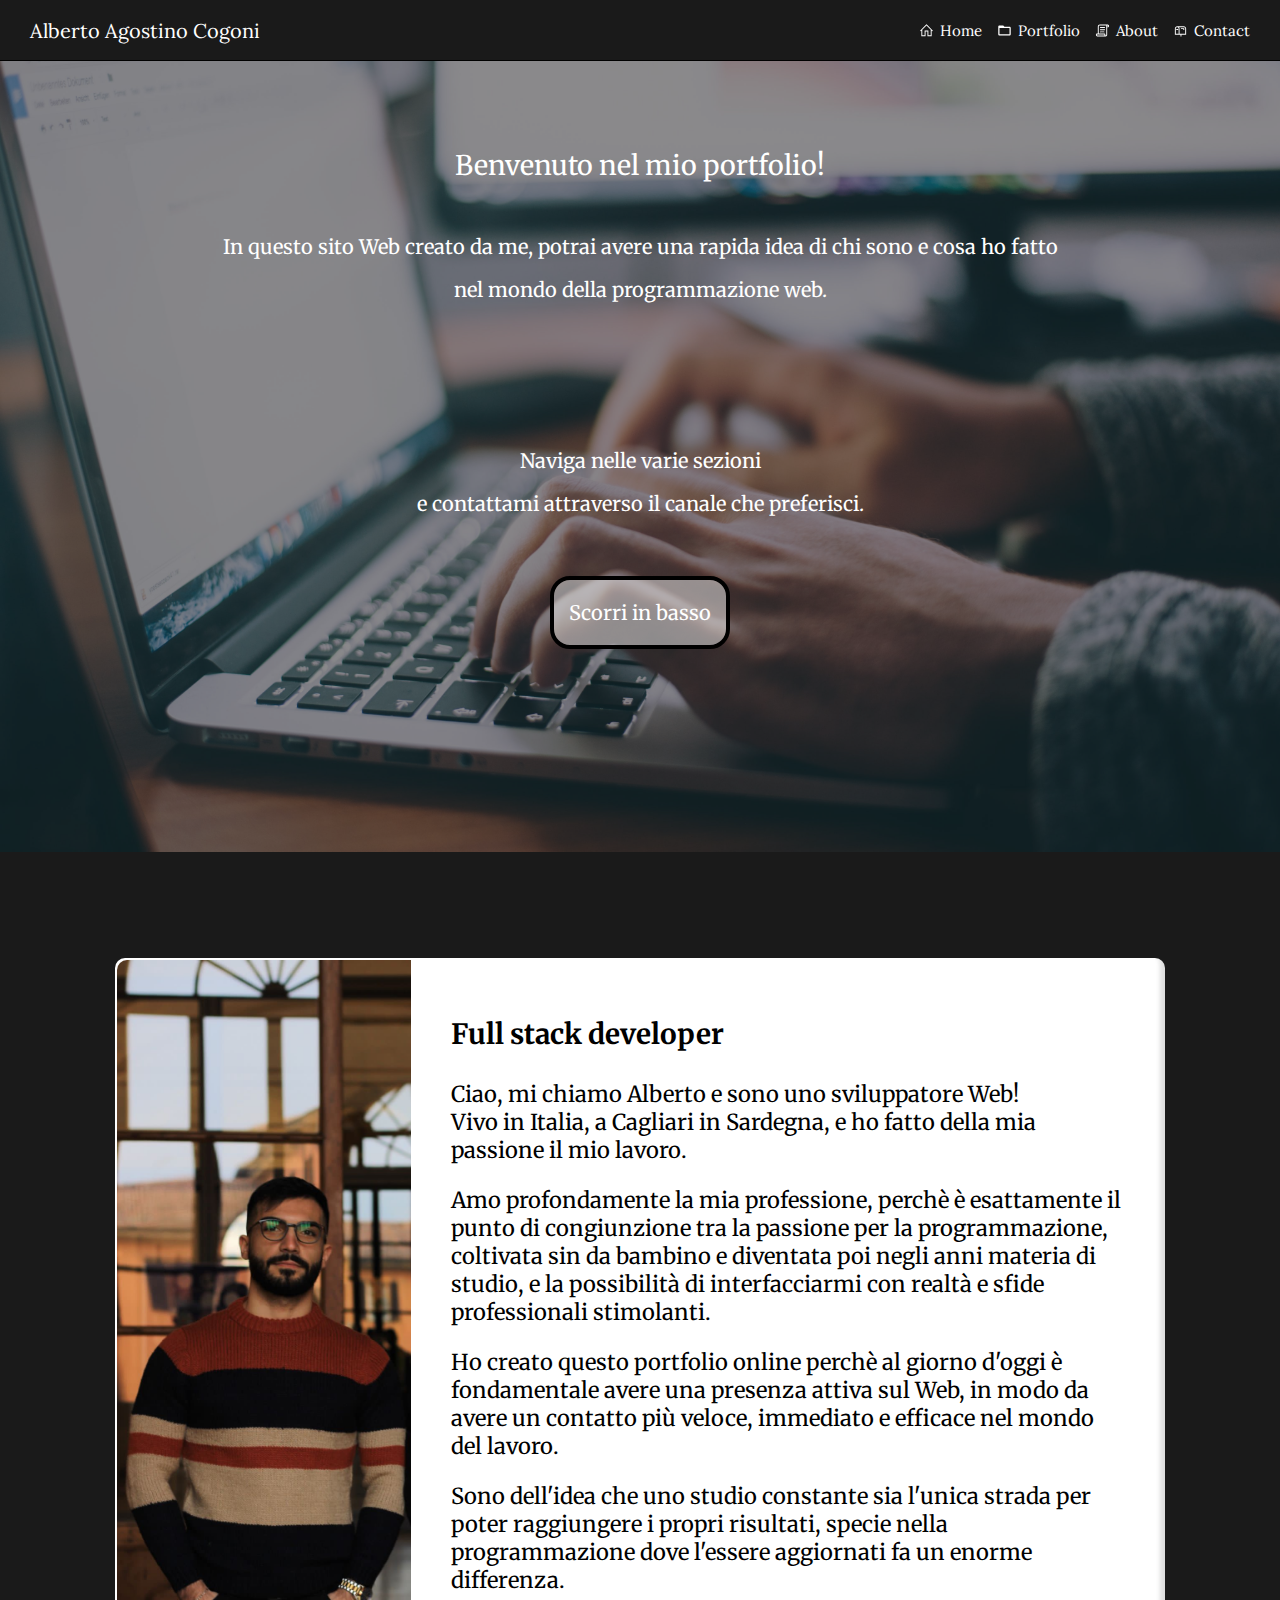
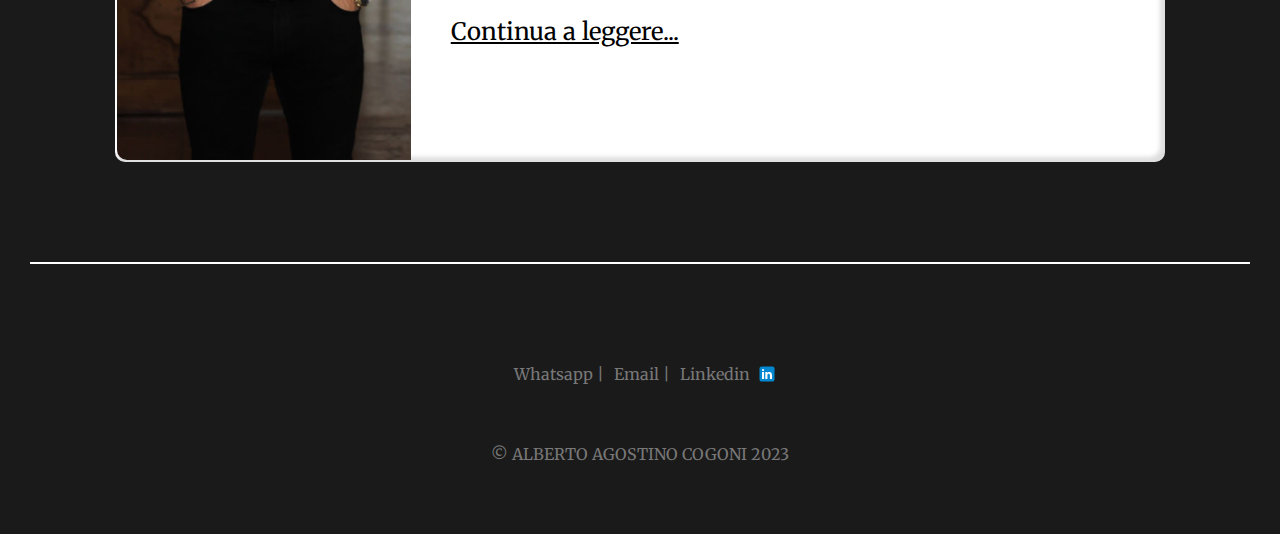
==== index.html @ b342c7af "Vamos" ====
<!DOCTYPE html>
<html lang="en">
<head>
  <meta charset="UTF-8">
  <meta name="viewport" content="width=device-width, initial-scale=1.0">
  <meta name="description" content="Home page - Portfolio progetti di Alberto agostino cogoni full stack developer.">
  <meta http-equiv="Author" content="Alberto Cogoni"/>

  <meta property="og:type" content="Portfolio">
  <meta property="og:url" content="https://aac-97.github.io/Alberto-Agostino-Cogoni---PortfolioWeb/index.html">
  <meta property="og:title" content="Alberto Agostino Cogoni - Portfolio Web">
  <meta property="og:image" content="https://aac-97.github.io/Alberto-Agostino-Cogoni---PortfolioWeb/Assets/IMG/jpeg-optimizer_Portfolio%20-%20progetto%201-compressa.png">
  <meta property="og:description" content="Portofolio progetti di Alberto Agostino Cogoni - Full Stack Developer">
  <meta property="og:locale" content="it_IT">


  <title>Alberto Agostino Cogoni - Home page</title>
  <link rel="icon" type="image/x-icon" href="Assets/IMG/favicon_io/favicon-32x32.png">

  <link rel="stylesheet" href="Assets/CSS/Style.css">
  <link rel="stylesheet" href="Assets/CSS/Header.css">
  <link rel="stylesheet" href="Assets/CSS/Home.css">
  <link rel="stylesheet" href="Assets/CSS/Contact.css">
  <link rel="stylesheet" href="Assets/CSS/Responsive.css">

  <link rel="preconnect" href="https://fonts.googleapis.com">
  <link rel="preconnect" href="https://fonts.gstatic.com" crossorigin>
  <link href="https://fonts.googleapis.com/css2?family=Merriweather:ital,wght@0,300;0,400;0,700;1,300;1,400;1,700&display=swap" rel="stylesheet"> <!--Merriweather-->

  <link rel="preconnect" href="https://fonts.googleapis.com">
  <link rel="preconnect" href="https://fonts.gstatic.com" crossorigin>
  <link href="https://fonts.googleapis.com/css2?family=Montserrat:ital,wght@0,400;0,500;0,700;1,400;1,500&display=swap" rel="stylesheet"> <!--Montserrat-->

  <link rel="preconnect" href="https://fonts.googleapis.com">
  <link rel="preconnect" href="https://fonts.gstatic.com" crossorigin>
  <link href="https://fonts.googleapis.com/css2?family=Lora:ital,wght@0,400;0,500;0,700;1,400;1,500;1,700&display=swap" rel="stylesheet"> <!--Lora-->
</head>
<body>

  <div class="Header">
    <div class="Left-section">
      <a class="Collegamento" href="https://www.linkedin.com/in/alberto-agostino-cogoni-34623420a/" target="_blank" title="Profilo Linkedin">
        <div class="Name">Alberto Agostino Cogoni</div>
      </a>
    </div>

    <div class="Right-section">
      <div class="Navigator">
        <a class="Collegamento" href="index.html" title="Home page">
          <img class="Icon" src="Assets/IMG/casa.svg">
          <div>Home</div>
        </a>
      </div>

      <div class="Navigator">
        <a class="Collegamento" href="Portfolio.html" title="Progetti a cui ho partecipato">
          <img class="Icon" src="Assets/IMG/cartella_white.svg">
          <div>Portfolio</div>
        </a>
      </div>

      <div class="Navigator">
        <a class="Collegamento" href="About.html" title="Su di me">
          <img class="Icon" src="Assets/IMG/About_me_white.svg">
          <div>About</div>
        </a>
      </div>

      <div class="Navigator1">
        <a class="Collegamento" href="#Contatti" title="Contatti">
          <img class="Icon" src="Assets/IMG/Posta_white.svg">
          <div>Contact</div>
        </a>
        
      </div>

      <li class="Navigator2">
        <div class="Navigator2">
          <a class="Collegamento" title="MENU">
           <img class="Icon2" src="Assets/IMG/MENU-MOBILE.svg">
          </a>
        </div>
        <ul class='features-menu'>           <!-- Start of submenu -->
          <li>
            <a class="Collegamento" href="index.html" title="Home page">
              <img class="Icon" src="Assets/IMG/casa.svg">
              <div>Home</div>
            </a>
          </li>

          <li>
            <a class="Collegamento" href="Portfolio.html" title="Progetti a cui ho partecipato">
              <img class="Icon" src="Assets/IMG/cartella_white.svg">
              <div>Portfolio</div>
            </a>
          </li>

          <li>
            <a class="Collegamento" href="About.html" title="Su di me">
              <img class="Icon" src="Assets/IMG/About_me_white.svg">
              <div>About</div>
            </a>
          </li>

          <li>
            <a class="Collegamento" href="#Contatti" title="Contatti">
             <img class="Icon" src="Assets/IMG/Posta_white.svg">
             <div>Contact</div>
            </a>
          </li>
        </ul>  
      </li> 


    </div>
  </div>

  <div class="Sfondo">
    <img class="Immagine1" src="Assets/IMG/Immagine1_sfondo.jpeg">
    <div class="contenitore">
      <div class="Testo_immagine1">Benvenuto nel mio portfolio!</div>
      <div class="Testo2_immagine1">In questo sito Web creato da me, 
      potrai avere una rapida idea di chi sono e cosa ho fatto</div>
      <div class="Testo3_immagine1">nel mondo della programmazione web.</div>
      <div class="Testo4_immagine1">Naviga nelle varie sezioni</div>
      <div class="Testo5_immagine1">e contattami attraverso il canale che preferisci.</div>
      <a class="Collegamento1" href="#Home">
        <div class="Scatola_bottone1"><button class="bottone1">Scorri in basso</button></div>  
      </a>
    </div> 
  </div>

  <hr class="Linea_1" id="Home"/>

  <div class="Home-page" id="Home">
    <img class="Foto-profilo_Home_Mobile" src="Assets/IMG/Me a Bologna_faccia.jpg" title="Alberto Agostino Cogoni" alt="Foto di Alberto Agostino Cogoni">
    <img class="Foto-profilo_Home" src="Assets/IMG/Me a Bologna.jpg" title="Alberto Agostino Cogoni" alt="Foto di Alberto Agostino Cogoni">
    <div class="Presentazione">
      <p class="Lavoro">Full stack developer</p>
      <p>Ciao, mi chiamo Alberto e sono uno sviluppatore Web! </br>Vivo in Italia, a Cagliari in Sardegna, e ho fatto della mia passione il mio lavoro.</p>
      <p>Amo profondamente la mia professione, perchè è esattamente il punto di congiunzione 
        tra la passione per la programmazione, coltivata sin da bambino e diventata poi negli anni materia di studio, 
        e la possibilità di interfacciarmi con realtà e sfide professionali stimolanti.</p>
        <p>Ho creato questo portfolio online perchè al giorno d'oggi è fondamentale avere una presenza attiva sul Web, in modo da avere un contatto più veloce, immediato e efficace nel mondo del lavoro.</p>
        <p>Sono dell'idea che uno studio constante sia l'unica strada per poter raggiungere i propri risultati, 
          specie nella programmazione dove l'essere aggiornati fa un enorme differenza.
        </p>
        <a class="About" href="About.html">Continua a leggere...</a>
    </div>
  </div>

  <hr class="Linea"/>


  <footer>

  <div class="Contact" id="Contatti">
    <div class="Info"> 
      <a class="Scrivimi" href="https://wa.me/3456117768" target="_blank">Whatsapp |</a>
    </div>
    <div class="Info">
      <a class="Scrivimi" href="mailto:alberto.agostino.cogoni@gmail.com">Email |</a>
    </div>
      
    <div class="Info">
      <a class="Scrivimi" href="https://www.linkedin.com/in/alberto-agostino-cogoni-34623420a/" target="_blank">
        Linkedin
        <img class="Social" src="Assets/IMG/Linkedin.svg">
      </a>
    </div>
  </div>

  <div class="Autore">© ALBERTO AGOSTINO COGONI 2023</div>
  </footer>
  
</body>
---- Assets/CSS/Style.css ----
body{
  background-color: rgb(26,26,26);
  height: 100%;
  font-family: Merriweather, lora, montserrat;
  margin-top: 0;
  margin-left: 0;
  margin-right: 0;
  margin-bottom: 50px;
  width: 100%;

}
---- Assets/CSS/Header.css ----
.Header{
  position: fixed;
  background-color: rgba(26, 26, 26, 1); /*rgb(255, 249, 239)*/
  height: 60px;
  left: 0;
  right: 0;
  top: 0;

  display: flex;
  justify-content: space-between;
  align-items: center;

  
  border-bottom: solid 1px;
  z-index: 100;

  font-size: 20px;
  font-family: Marriweather, lora, montserrat, arial;

  border-width: 1px;
  border-color: black;
}

.Left-section{
  margin-left: 30px;
  display: flex;
}
.Name{
  white-space: nowrap;
}

.Icon{
  width: 15px;
  margin-right: 6px;
  object-fit: cover;
  object-fit: contain;
}
.Icon2{
  width: 24px;
  margin-right: 10px;
  object-fit: cover;
  object-fit: contain;

}

.Right-section{
  display: flex;
  margin-right: 15px;
  font-size: 15px;
}
.Navigator,
.Navigator1,
.Navigator2{
  margin-right: 15px;
  cursor: pointer;
  display: flex;
}

.Navigator2{
  display: none;
  

}

.Collegamento{
  display: flex;
  
}
.Collegamento:active,
.Collegamento:visited,
.Collegamento:hover,
.Collegamento:link{
  text-decoration: none;
  color: white;

}

.Collegamento:active,
.Collegamento:hover{
  opacity: 0.5;
  
}
 

 .features-menu {
  display: flex;
  flex-direction: column;
  background: rgb(26, 26, 26);
  border-radius: 5px;
  

  position: absolute;     
  top: -10px;
  left: -40px;
  
  padding-top: 14px;
  padding-left: 0px;
  padding-right: 0px;

  z-index: 1;
  display: none;

}

.features-menu li {
  list-style: none;
  border-bottom: 1px solid #FFF;
  
  padding: 0;
  margin: 8px;
  
}

.features-menu li:last-of-type {
  border-bottom: none;
}

.Navigator2 {
  position: relative;
}

.Navigator2:hover .features-menu {    
  display: flex;                    
  flex-direction: column;
  background: rgb(26, 26, 26);
  border-color: white;
  border-width: 1px;
  border-style: solid;
}
---- Assets/CSS/Home.css ----
.Linea_1{
  color: rgb(27, 27, 27);
  margin-left: 30px;
  margin-right: 30px;
  opacity: 0;
  margin-bottom: 0;
  margin-top: 0;
}

.Home-page{
  display: flex;
  margin-top: 100px;
  margin-left: 115px;
  margin-right: 115px;
  
  background-color: white; /*rgb(255, 249, 239)*/

  box-shadow: inset -5px -5px 4px rgba(91, 91, 91, 0.20);

  border-radius: 10px;

  


  

}
.Foto-profilo_About{
  height: 1070px;
  object-fit: cover;
  object-fit: contain;

  margin-left: 2px;
  margin-top: 2px;
  margin-bottom: 2px;
  
  border-radius: 10px;

  border-top-right-radius: 0px;
  border-bottom-right-radius: 0px;

  display: none;
}
.Foto-profilo_Home{
  height: 800px;
  object-fit: cover;
  object-fit: contain;

  margin-left: 2px;
  margin-top: 2px;
  margin-bottom: 2px;
  
  border-radius: 10px;

  border-top-right-radius: 0px;
  border-bottom-right-radius: 0px;

  display: none;
}

.Foto-profilo_Home_Mobile{
 
  display: none;

  

  
}

.Presentazione{
  color: black;
  
  margin-left: 40px;
  margin-right: 40px;
  margin-top: 30px;

  width: 100%;
  font-size: 22px;
}
.Lavoro{
  font-weight: bold;
  font-size: 28px;
}


.Immagine1{
  width: 100%;
  opacity: 0.5;
}
.Sfondo{
  position: relative;
  margin: 0;
  
  
}
.Testo_immagine1{
  width: 1400px; /*560px*/
  position: absolute;

  top: 15%;

  left: 50%;
  margin-left: -700px;

  
  white-space: nowrap;

  color: white;
  font-size: 40px;

  display: flex;
  justify-content: center;
}
.Testo2_immagine1{
  width: 1400px; /*1280px*/
  position: absolute;

  top: 25%;

  left: 50%;
  margin-left: -700px;

  white-space:nowrap;
  

  color: white;
  font-size: 30px;

  display: flex;
  justify-content: center;

 

}

.Testo3_immagine1{
  width: 1400px;
  position: absolute;

  top: 30%;

  left: 50%;
  margin-left: -700px;

  
  white-space: nowrap;

  color: white;
  font-size: 30px;

  display: flex;
  justify-content: center;

}
.Testo4_immagine1{
  width: 1400px;
  position: absolute;

  top: 50%;

  left: 50%;
  margin-left: -700px;

  
  white-space: nowrap;

  color: white;
  font-size: 30px;

  display: flex;
  justify-content: center;
}
.Testo5_immagine1{
  width: 1400px;
  position: absolute;

  top: 55%;

  left: 50%;
  margin-left: -700px;


  
  white-space: nowrap;

  color: white;
  font-size: 30px;

  display: flex;
  justify-content: center;
}

.bottone1{
  width: 250px;
  position: absolute;

  top: 65%;

  left: 50%;
  margin-left: -125px;


  
  white-space: nowrap;

  color: white;
  font-size: 30px;

  padding: 20px 10px 20px 10px;

  background-color: rgb(240, 240, 240, 0.5);
  border-width: 5px;
  border-style: solid;
  border-radius: 20px;
  font-family: Merriweather, lora, Montserrat;
  
  cursor: pointer;
}

.bottone1:active,
.bottone1:hover{
  border-color: white;

}

.About:hover,
.About:active,
.About:link,
.About:visited{
  color: black;
  font-size: 24px;

}
---- Assets/CSS/Contact.css ----
.Contact{
  margin-top: 100px;
  margin-bottom: 50px;
  color: rgb(120, 120, 120); /*rgb(255, 249, 239)*/
  display: flex;
  justify-content: center;
  align-items: center;
}

.Autore{
  color: rgb(120, 120, 120);
  display: flex;
  justify-content: center;
  margin-bottom: 70px;

}

.Social{
  width: 20px;
  margin-left: 7px;
}
.Scatola-icone{
  display: flex;
}
.Linea{
  color: white; /*rgb(255, 249, 239)*/
  margin-top: 100px;
  margin-left: 30px;
  margin-right: 30px;

  border-style: solid;
}
.Info{
  margin-bottom: 10px;
  display: flex;
  
}
.Scrivimi{
  margin-left: 10px;
  text-decoration: none;
  color: rgb(120, 120, 120);/*rgb(255, 249, 239)*/
  display: flex;
}
.Scrivimi:active,
.Scrivimi:hover,
.Scrivimi:visited,
.Scrivimi:link{
  text-decoration: none;
}
---- Assets/CSS/Responsive.css ----
@media screen and (max-width: 768px) {
  .Navigator,
  .Navigator1{
   display: none ;
  }
  .Navigator2{
    display: flex;
  }
 }

@media screen and (min-width: 0px) and (max-width: 439px){
  .Testo_immagine1{
    width: 250px;
    font-size: 12px;
    margin-left: -125px;
    margin-top: 20px;
    top: 20%;
   }
   .Testo2_immagine1{
    width: 250px;
     font-size: 7px;
     margin-left: -125px; 
     margin-top: 20px;
     display: none;
     
   }
   .Testo3_immagine1{
    width: 250px;
     font-size: 7px;
     margin-left: -125px;
     margin-top: 20px;
     display: none;
   }
   .Testo4_immagine1{
    width: 250px;
     font-size: 8px;
     margin-left: -125px;
     margin-top: 20px;
     top: 40%;
   }
   .Testo5_immagine1{
    width: 250px;
     font-size: 8px;
     margin-left: -125px;
     margin-top: 20px;
     top: 45%;
   }
   .bottone1{
     width: 100px;
     font-size: 10px;
     margin-left: -50px;
     margin-top: 20px;

     padding: 8px 3px 8px 3px;
     border-radius: 12px;
     top: 55%;
     border-width: 1px;
   }
   .Header{
    font-size: 15px;
    height: 45px;
   }
   .Icon2{
    width: 20px;
   }

   


   .Contact{
    margin-top: 100px;
    margin-bottom: 50px;
    color: rgb(120, 120, 120); /*rgb(255, 249, 239)*/
    display: flex;
    justify-content: center;
    align-items: center;
    font-size: 12px;
  }
  
  .Autore{
    color: rgb(120, 120, 120);
    display: flex;
    justify-content: center;
    margin-bottom: 70px;
    font-size: 13px;
  
  }
  
  .Social{
    width: 12px;
    margin-left: 7px;
  }
  .Scatola-icone{
    display: flex;
  }
  .Linea{
    color: white; /*rgb(255, 249, 239)*/
    margin-top: 100px;
    margin-left: 30px;
    margin-right: 30px;
  
    border-style: solid;
  }
  .Info{
    margin-bottom: 10px;
    display: flex;
    
  }
  .Scrivimi{
    margin-left: 10px;
    text-decoration: none;
    color: rgb(120, 120, 120);/*rgb(255, 249, 239)*/
    display: flex;
  }
  .Scrivimi:active,
  .Scrivimi:hover,
  .Scrivimi:visited,
  .Scrivimi:link{
    text-decoration: none;
  }

  .Header{
    font-size: 13px;
  }
  .Icon2{
    width: 13px;
  }
  .Navigator2{
    font-size: 12px;
  }
 }

 @media screen and (min-width: 440px) and (max-width: 670px){
  .Testo_immagine1{
    width: 438px;
    font-size: 14px;
    margin-left: -219px;
    margin-top: 20px;
   }
   .Testo2_immagine1{
    width: 438px;
     font-size: 10px;
     margin-left: -219px; 
     margin-top: 20px;
     
   }
   .Testo3_immagine1{
    width: 438px;
     font-size: 10px;
     margin-left: -219px;
     margin-top: 20px;
   }
   .Testo4_immagine1{
    width: 438px;
     font-size: 10px;
     margin-left: -219px;
     margin-top: 20px;
   }
   .Testo5_immagine1{
    width: 438px;
     font-size: 10px;
     margin-left: -219px;
     margin-top: 20px;
   }
   .bottone1{
     width: 120px;
     font-size: 12px;
     margin-left: -60px;
     margin-top: 20px;
     border-width: 2px;
     padding: 12px 8px 12px 8px;
   }

   .Header{
    font-size: 15px;
    height: 45px;
   }

   .Icon2{
    width: 20px;
   }
   .Navigator2{
    font-size: 13px;
   }
 }
 
 @media screen and (min-width: 671px) and (max-width: 870px) { /*Tablet 481-768*/
  .Testo_immagine1{
    width: 670px;
   font-size: 20px;
   margin-left: -335px;
   margin-top: 20px;
  }
  .Testo2_immagine1{
    width: 670px;
    font-size: 15px;
    margin-left: -335px;
    margin-top: 20px;
    
  }
  .Testo3_immagine1{
    width: 670px;
    font-size: 15px;
    margin-left: -335px;
    margin-top: 20px;
  }
  .Testo4_immagine1{
    width: 670px;
    font-size: 15px;
    margin-left: -335px;
    margin-top: 20px;
  }
  .Testo5_immagine1{
    width: 670px;
    font-size: 15px;
    margin-left: -335px;
    margin-top: 20px;
  }
  .bottone1{
    width: 160px;
    font-size: 16px;
    margin-left: -80px;
    margin-top: 20px;
    border-width: 3px;
  }
 }


 @media screen and (min-width: 871px) and (max-width: 1300px) {
  .Testo_immagine1{
    width: 870px;
    font-size: 27px;
    margin-left: -435px;
    margin-top: 20px;
   }
   .Testo2_immagine1{
     width: 870px;
     font-size: 20px;
     margin-left: -435px;
     margin-top: 20px;
     
   }
   .Testo3_immagine1{
    width: 870px;
     font-size: 20px;
     margin-left: -435px;
     margin-top: 20px;
   }
   .Testo4_immagine1{
    width: 870px;
     font-size: 20px;
     margin-left: -435px;
     margin-top: 20px;
   }
   .Testo5_immagine1{
    width: 870px;
     font-size: 20px;
     margin-left: -435px;
     margin-top: 20px;
   }
   .bottone1{
     width: 180px;
     font-size: 20px;
     margin-left: -90px;
     margin-top: 20px;
     border-width: 4px;
   }
 }




 @media screen and (min-width: 0px) and (max-width: 349px){
  .Home-page{
   
    display: flex;
    flex-direction: column;
    justify-content: center;
    align-items: center;

    padding: 0 15px 50px 15px;

    margin: 60px 15px 20px 15px;
  }

  .Foto-profilo_Home_Mobile{
  
  width: 160px;
  
  margin-top: 20px;
  
  border-radius: 250px;
  display: inline;
 
  
  
  }

  .Lavoro{
    font-weight: bold;
    font-size: 22px;
  }
  .Presentazione{
    color: black;
    width: 100%;
    font-size: 16px;
    margin: 0;
  }
  .About{
    font-size: 20px !important;
  }

  .Istruzione1,
  .Istruzione2,
  .Istruzione3{
  width: 60px !important;
  }

  .Icon2{
    margin-right: 0px;
  }
    
  .Icon{
    width: 10px;
  }

 }


 @media screen and (min-width: 350px) and (max-width: 559px){
  .Home-page{
   
    display: flex;
    flex-direction: column;
    justify-content: center;
    align-items: center;

    flex-wrap: wrap; /*Non serve in tepria, perche ho imposta il padding*/

    padding: 0 15px 50px 15px;

    margin: 60px 20px 25px 20px;


    
    
  }
  .Foto-profilo_Home_Mobile{
  
  width: 200px;
  
  margin-top: 20px;
  
  border-radius: 250px;
  display: inline;
 
  
  
  }
  .Lavoro{
    font-weight: bold;
    font-size: 22px;
  }
  .Presentazione{
    color: black;
    width: 100%;
    font-size: 16px;
    margin: 0;
  }
  .About{
    font-size: 20px !important;
  }
  
.Istruzione1,
.Istruzione2,
.Istruzione3{
  width: 70px !important; 

 }

 .Icon2{
  margin-right: 0px;
 }
.Icon{
  width: 10px;
}
}


 @media screen and (min-width: 560px) and (max-width: 1199px){
  .Home-page{
   
    display: flex;
    flex-direction: column;
    justify-content: center;
    align-items: center;

    padding: 0 30px 50px 30px;

    margin: 70px 40px 40px 40px;


    
    
  }
  .Foto-profilo_Home_Mobile{
  
  width: 250px;
  
  margin-top: 20px;
  
  border-radius: 250px;
  display: inline;
  
  }

  .Lavoro{
    font-weight: bold;
    font-size: 24px;
  }
  .Presentazione{
    color: black;
    width: 100%;
    font-size: 18px;
    margin: 0;
  }
  .About{
    font-size: 20px !important;
  }

  .Icon2{
    margin-right: 0px;
  }
  
  

 }
 @media screen and (min-width: 1200px){ /*Da 1200px in poi*/
  .Foto-profilo_Home,
  .Foto-profilo_About{
    display: flex;
  }
 }
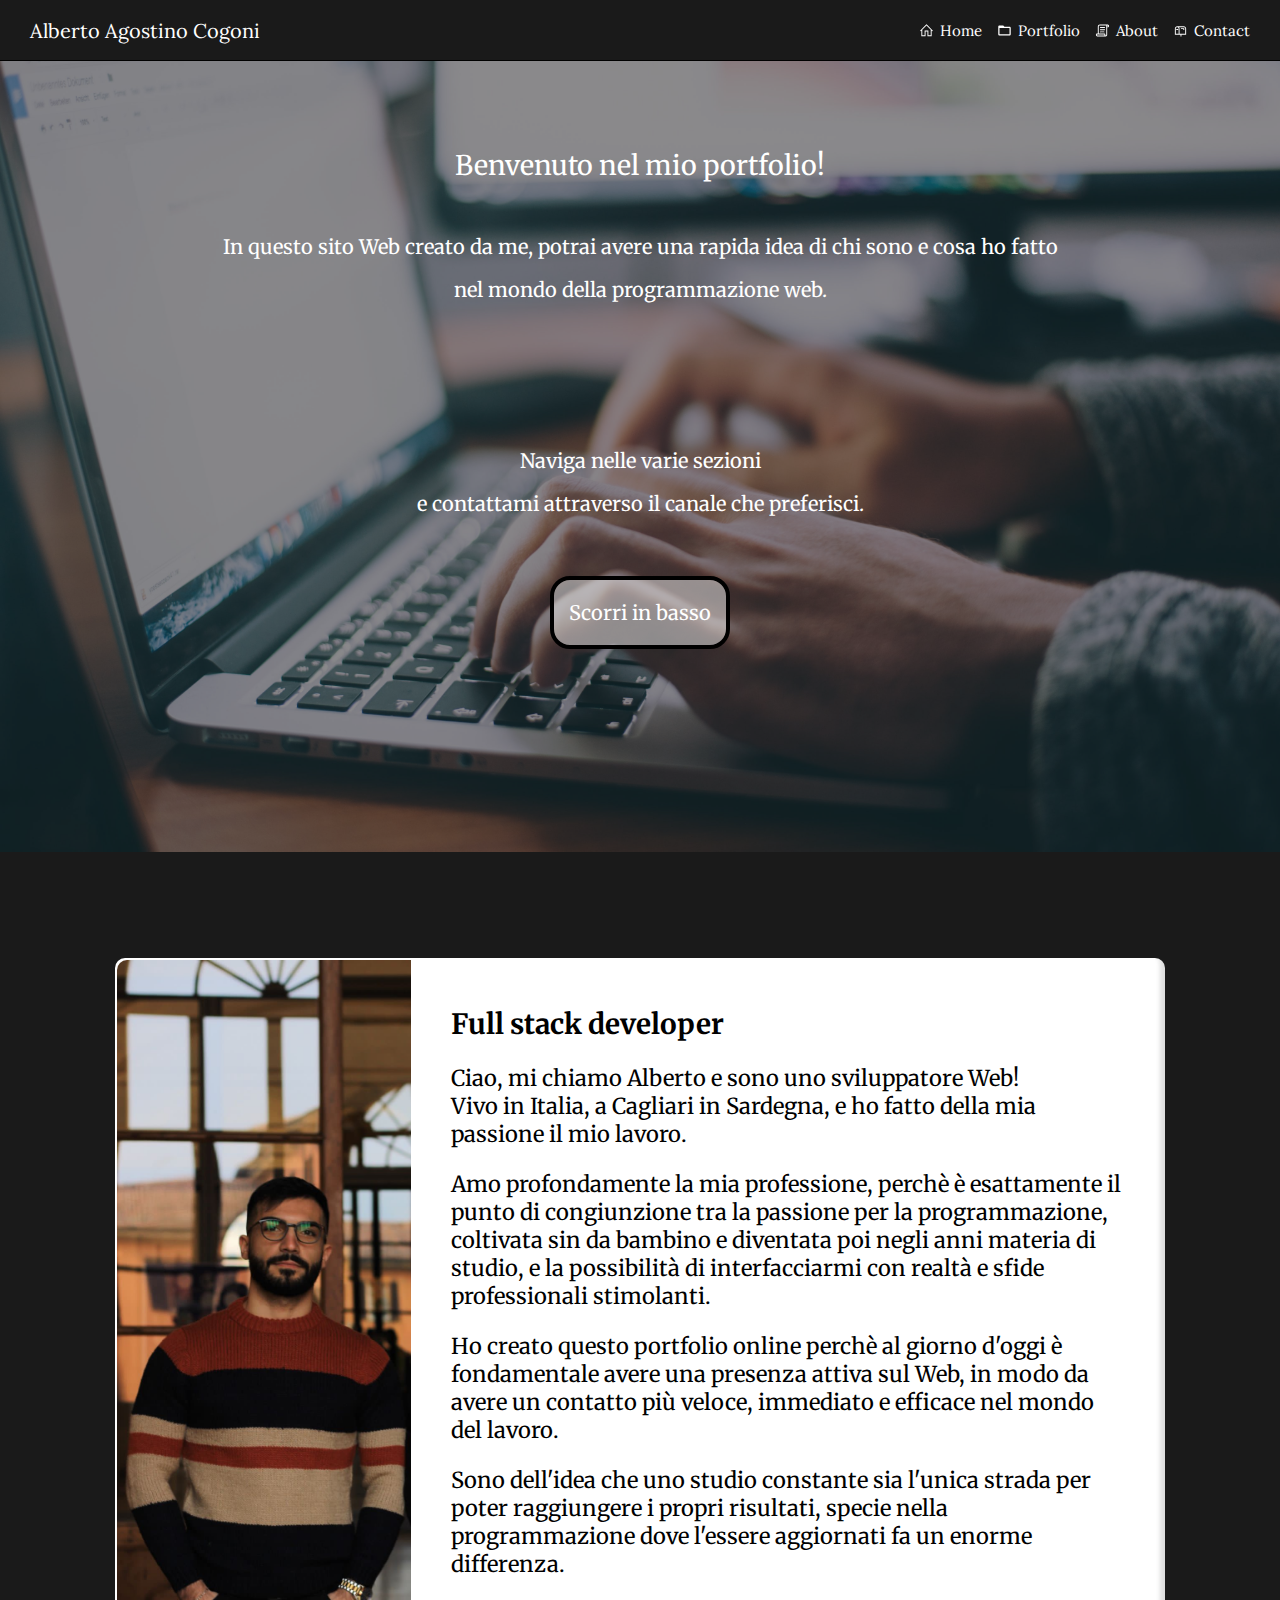
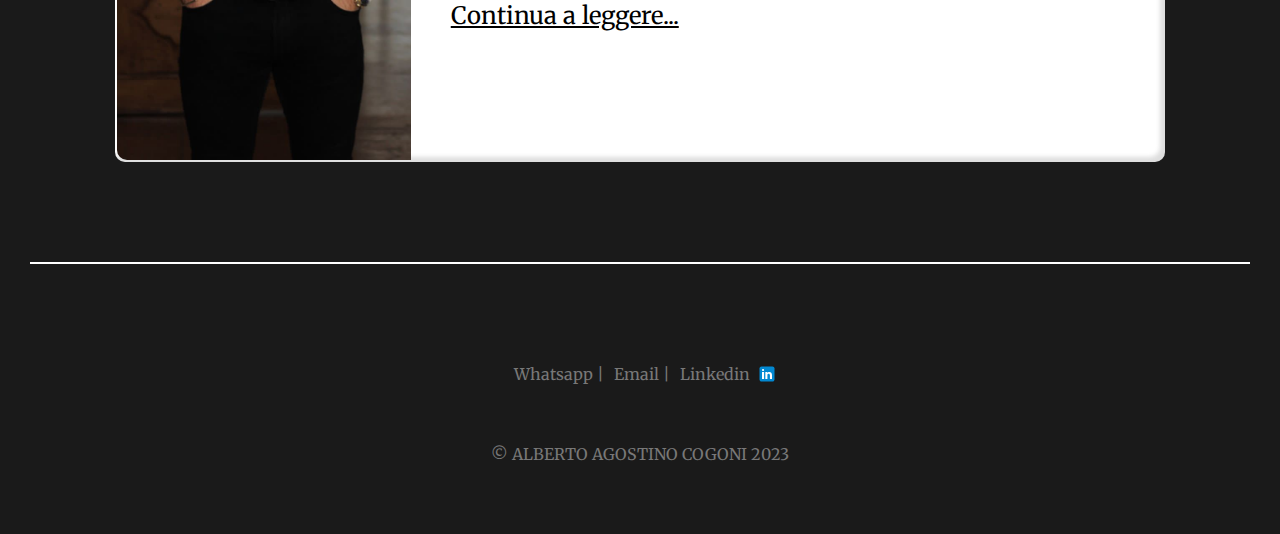
==== commit 0ad01a21: "Modifiche post valutazione" ====
--- a/index.html
+++ b/index.html
@@ -3,8 +3,11 @@
 <head>
   <meta charset="UTF-8">
   <meta name="viewport" content="width=device-width, initial-scale=1.0">
+  <title>Home page - Alberto Cogoni</title>
   <meta name="description" content="Home page - Portfolio progetti di Alberto agostino cogoni full stack developer.">
   <meta http-equiv="Author" content="Alberto Cogoni"/>
+
+  <meta name="google-site-verification" content="7RCn4hw_PWS0NauNDaZG5aOYuGDdxHjjrFEDcmdBaV4" />
 
   <meta property="og:type" content="Portfolio">
   <meta property="og:url" content="https://aac-97.github.io/Alberto-Agostino-Cogoni---PortfolioWeb/index.html">
@@ -39,8 +42,8 @@
 
   <div class="Header">
     <div class="Left-section">
-      <a class="Collegamento" href="https://www.linkedin.com/in/alberto-agostino-cogoni-34623420a/" target="_blank" title="Profilo Linkedin">
-        <div class="Name">Alberto Agostino Cogoni</div>
+      <a class="Collegamento" href="https://www.linkedin.com/in/alberto-agostino-cogoni" target="_blank" rel="noopener" title="Profilo Linkedin">
+        <h1 class="Name">Alberto Agostino Cogoni</h1>
       </a>
     </div>
 
@@ -66,7 +69,7 @@
         </a>
       </div>
 
-      <div class="Navigator1">
+      <div class="Navigator">
         <a class="Collegamento" href="#Contatti" title="Contatti">
           <img class="Icon" src="Assets/IMG/Posta_white.svg">
           <div>Contact</div>
@@ -116,7 +119,7 @@
   </div>
 
   <div class="Sfondo">
-    <img class="Immagine1" src="Assets/IMG/Immagine1_sfondo.jpeg">
+    <img class="Immagine1" src="Assets/IMG/Immagine1_sfondo.jpeg" title="Foto di sfondo" alt="Immagine di sfondo">
     <div class="contenitore">
       <div class="Testo_immagine1">Benvenuto nel mio portfolio!</div>
       <div class="Testo2_immagine1">In questo sito Web creato da me, 
@@ -136,7 +139,7 @@
     <img class="Foto-profilo_Home_Mobile" src="Assets/IMG/Me a Bologna_faccia.jpg" title="Alberto Agostino Cogoni" alt="Foto di Alberto Agostino Cogoni">
     <img class="Foto-profilo_Home" src="Assets/IMG/Me a Bologna.jpg" title="Alberto Agostino Cogoni" alt="Foto di Alberto Agostino Cogoni">
     <div class="Presentazione">
-      <p class="Lavoro">Full stack developer</p>
+      <h1 class="Lavoro">Full stack developer</h1>
       <p>Ciao, mi chiamo Alberto e sono uno sviluppatore Web! </br>Vivo in Italia, a Cagliari in Sardegna, e ho fatto della mia passione il mio lavoro.</p>
       <p>Amo profondamente la mia professione, perchè è esattamente il punto di congiunzione 
         tra la passione per la programmazione, coltivata sin da bambino e diventata poi negli anni materia di studio, 
@@ -156,16 +159,16 @@
 
   <div class="Contact" id="Contatti">
     <div class="Info"> 
-      <a class="Scrivimi" href="https://wa.me/3456117768" target="_blank">Whatsapp |</a>
+      <a class="Scrivimi" href="https://wa.me/3456117768" target="_blank" rel="noopener">Whatsapp |</a>
     </div>
     <div class="Info">
       <a class="Scrivimi" href="mailto:alberto.agostino.cogoni@gmail.com">Email |</a>
     </div>
       
     <div class="Info">
-      <a class="Scrivimi" href="https://www.linkedin.com/in/alberto-agostino-cogoni-34623420a/" target="_blank">
+      <a class="Scrivimi" href="https://www.linkedin.com/in/alberto-agostino-cogoni" target="_blank" rel="noopener">
         Linkedin
-        <img class="Social" src="Assets/IMG/Linkedin.svg">
+        <img class="Social" src="Assets/IMG/Linkedin.svg" title="Linkedin" alt="In">
       </a>
     </div>
   </div>
--- a/Assets/CSS/Header.css
+++ b/Assets/CSS/Header.css
@@ -6,9 +6,9 @@
   right: 0;
   top: 0;
 
-  display: flex;
-  justify-content: space-between;
-  align-items: center;
+  display: flex !important;
+  justify-content: space-between !important;
+  align-items: center !important;
 
   
   border-bottom: solid 1px;
@@ -21,9 +21,15 @@
   border-color: black;
 }
 
+.Name{
+  font-size: 20px;
+  font-family: Marriweather, lora, montserrat, arial;
+  font-weight: normal;
+}
+
 .Left-section{
   margin-left: 30px;
-  display: flex;
+  display: flex !important;
 }
 .Name{
   white-space: nowrap;
--- a/Assets/CSS/Home.css
+++ b/Assets/CSS/Home.css
@@ -76,6 +76,7 @@
 
   width: 100%;
   font-size: 22px;
+  font-weight: normal;
 }
 .Lavoro{
   font-weight: bold;
--- a/Assets/CSS/Responsive.css
+++ b/Assets/CSS/Responsive.css
@@ -58,8 +58,11 @@
      border-width: 1px;
    }
    .Header{
-    font-size: 15px;
+    font-size: 13px;
     height: 45px;
+   }
+   .Name{
+    font-size: 15px;
    }
    .Icon2{
     width: 20px;
@@ -71,7 +74,7 @@
    .Contact{
     margin-top: 100px;
     margin-bottom: 50px;
-    color: rgb(120, 120, 120); /*rgb(255, 249, 239)*/
+    color: rgb(120, 120, 120); 
     display: flex;
     justify-content: center;
     align-items: center;
@@ -95,7 +98,7 @@
     display: flex;
   }
   .Linea{
-    color: white; /*rgb(255, 249, 239)*/
+    color: white; 
     margin-top: 100px;
     margin-left: 30px;
     margin-right: 30px;
@@ -110,7 +113,7 @@
   .Scrivimi{
     margin-left: 10px;
     text-decoration: none;
-    color: rgb(120, 120, 120);/*rgb(255, 249, 239)*/
+    color: rgb(120, 120, 120);
     display: flex;
   }
   .Scrivimi:active,
@@ -120,9 +123,7 @@
     text-decoration: none;
   }
 
-  .Header{
-    font-size: 13px;
-  }
+
   .Icon2{
     width: 13px;
   }
@@ -177,6 +178,10 @@
     height: 45px;
    }
 
+   .Name{
+    font-size: 15px;
+   }
+
    .Icon2{
     width: 20px;
    }
@@ -185,7 +190,7 @@
    }
  }
  
- @media screen and (min-width: 671px) and (max-width: 870px) { /*Tablet 481-768*/
+ @media screen and (min-width: 671px) and (max-width: 870px) { 
   .Testo_immagine1{
     width: 670px;
    font-size: 20px;
@@ -224,6 +229,8 @@
     margin-top: 20px;
     border-width: 3px;
   }
+
+  
  }
 
 
@@ -266,6 +273,7 @@
      margin-top: 20px;
      border-width: 4px;
    }
+
  }
 
 
@@ -336,7 +344,7 @@
     justify-content: center;
     align-items: center;
 
-    flex-wrap: wrap; /*Non serve in tepria, perche ho imposta il padding*/
+    flex-wrap: wrap; 
 
     padding: 0 15px 50px 15px;
 
@@ -441,4 +449,9 @@
   .Foto-profilo_About{
     display: flex;
   }
+
+  .Scheda-Grigia{
+    height: 407px;
+  }
+
  }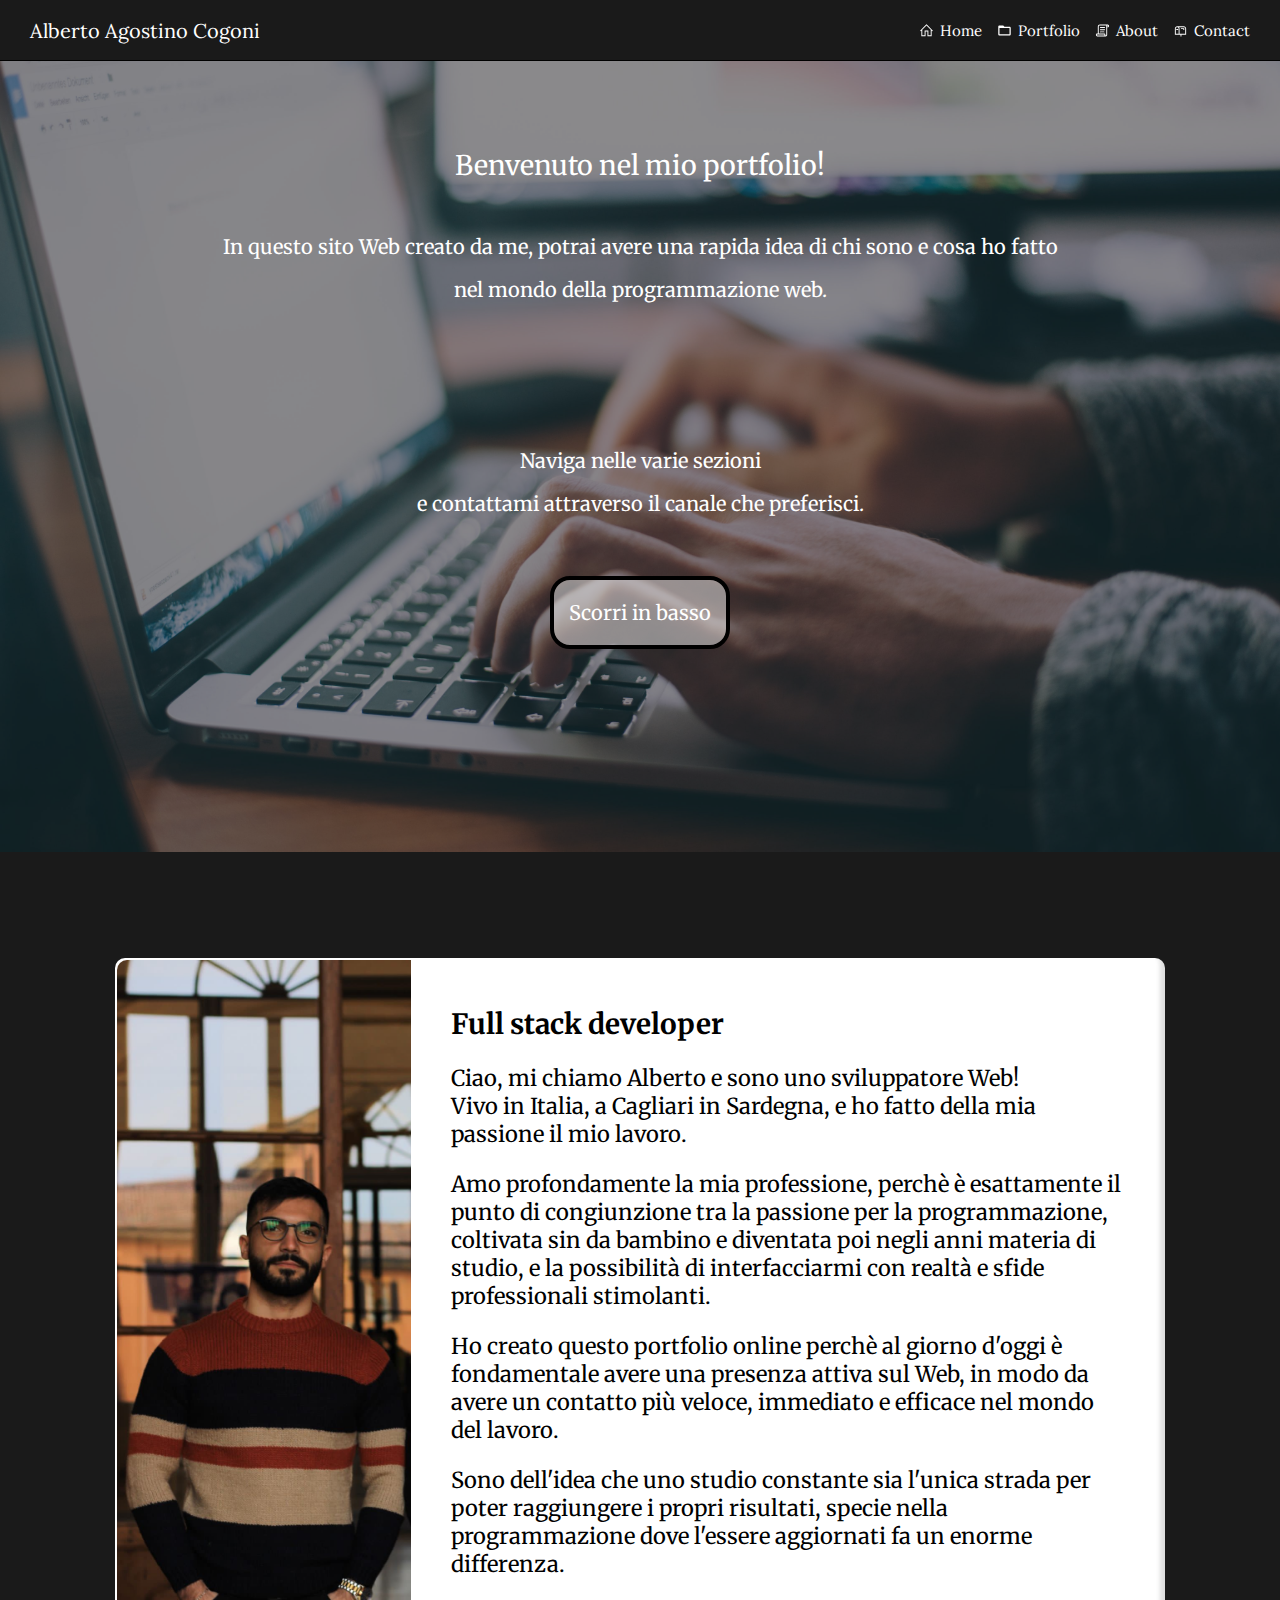
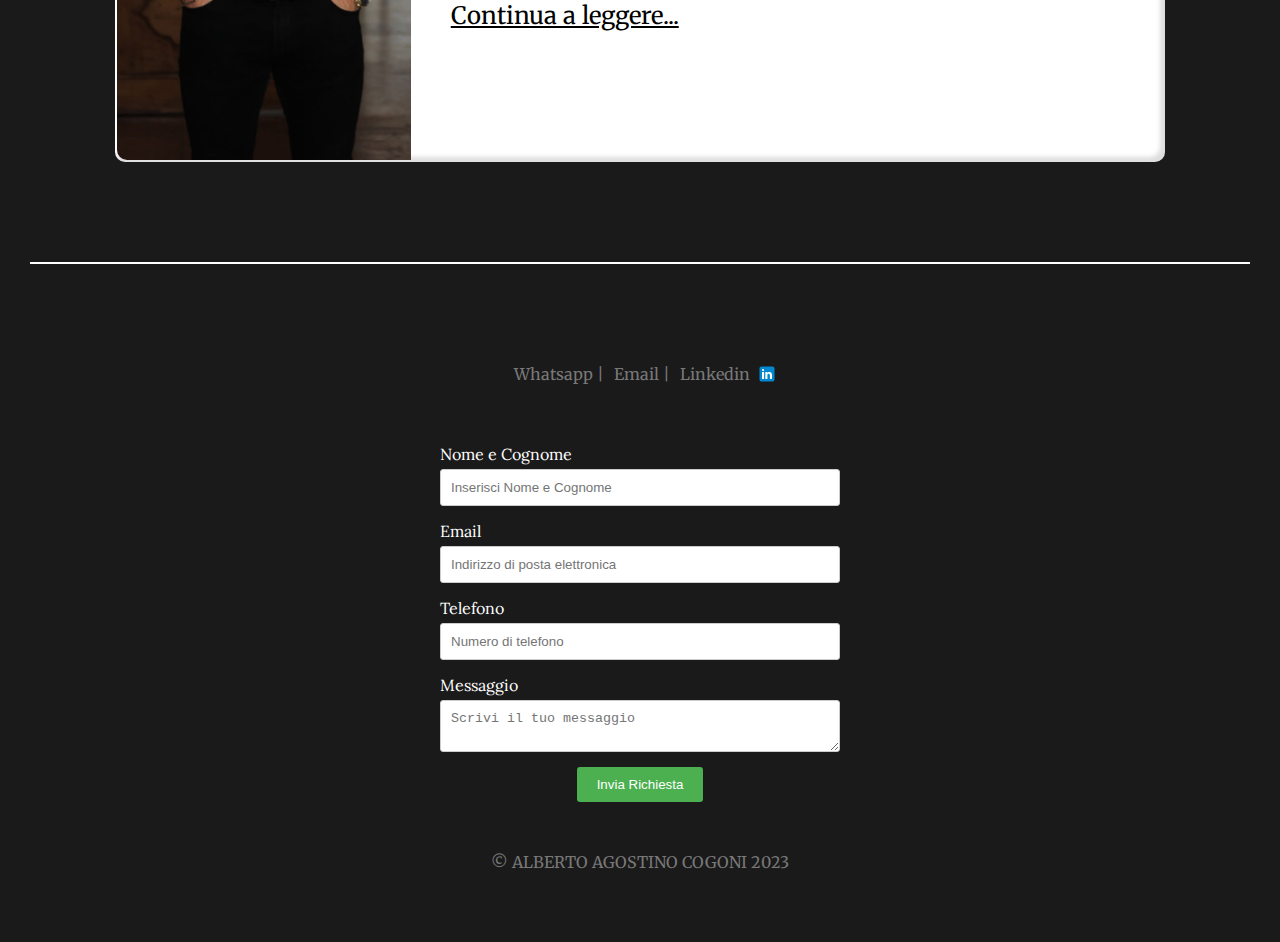
==== commit 00fc96a4: "Aggiunta del Form" ====
--- a/index.html
+++ b/index.html
@@ -173,6 +173,27 @@
     </div>
   </div>
 
+  <form name="Form_Portfolio" method="post" action="https://formspree.io/f/mbjvgpel">
+
+    <input type="hidden" name="_subject" value="Messaggio dal Portfolio"/>
+    <input type="hidden" name="successo" value="albertocogoni.com">
+  
+    <label for="nome">Nome e Cognome</label>
+    <input type="text" id="nome" name="nome" placeholder="Inserisci Nome e Cognome">
+  
+    <label for="email">Email</label>
+    <input type="text" id="email" name="email" placeholder="Indirizzo di posta elettronica">
+  
+    <label for="tel">Telefono</label>
+    <input type="text" id="tel" name="tel" placeholder="Numero di telefono">
+  
+    <label for="msg">Messaggio</label>
+    <textarea id="msg" name="msg" placeholder="Scrivi il tuo messaggio"></textarea>
+  
+    <button type="submit">Invia Richiesta</button>
+  
+  </form>
+
   <div class="Autore">© ALBERTO AGOSTINO COGONI 2023</div>
   </footer>
   
--- a/Assets/CSS/Home.css
+++ b/Assets/CSS/Home.css
@@ -233,3 +233,6 @@
 
 }
 
+
+
+
--- a/Assets/CSS/Contact.css
+++ b/Assets/CSS/Contact.css
@@ -46,4 +46,49 @@
 .Scrivimi:visited,
 .Scrivimi:link{
   text-decoration: none;
-}+}
+
+
+
+
+
+
+form {
+  font-family: Marriweather, lora, montserrat, arial;
+  display: flex;
+  flex-direction: column;
+  justify-content: center;
+  align-items: center;
+  margin-bottom: 50px;
+}
+label, input[type=text], textarea {
+  display: block;
+  box-sizing: border-box;
+  width: 400px;
+}
+label{
+  color: white;
+}
+
+input[type=text], textarea {
+  padding: 10px;
+  border: 1px solid #CCC;
+  border-radius: 3px;
+  box-sizing: border-box;
+  margin-top: 5px;
+  margin-bottom: 15px;
+  resize: vertical;
+}
+
+button[type=submit] {
+  background-color: #4CAF50;
+  color: #FFF;
+  padding: 10px 20px;
+  border: none;
+  border-radius: 3px;
+  cursor: pointer;
+}
+
+input[type=submit]:hover {
+  background-color: #45a049;
+}
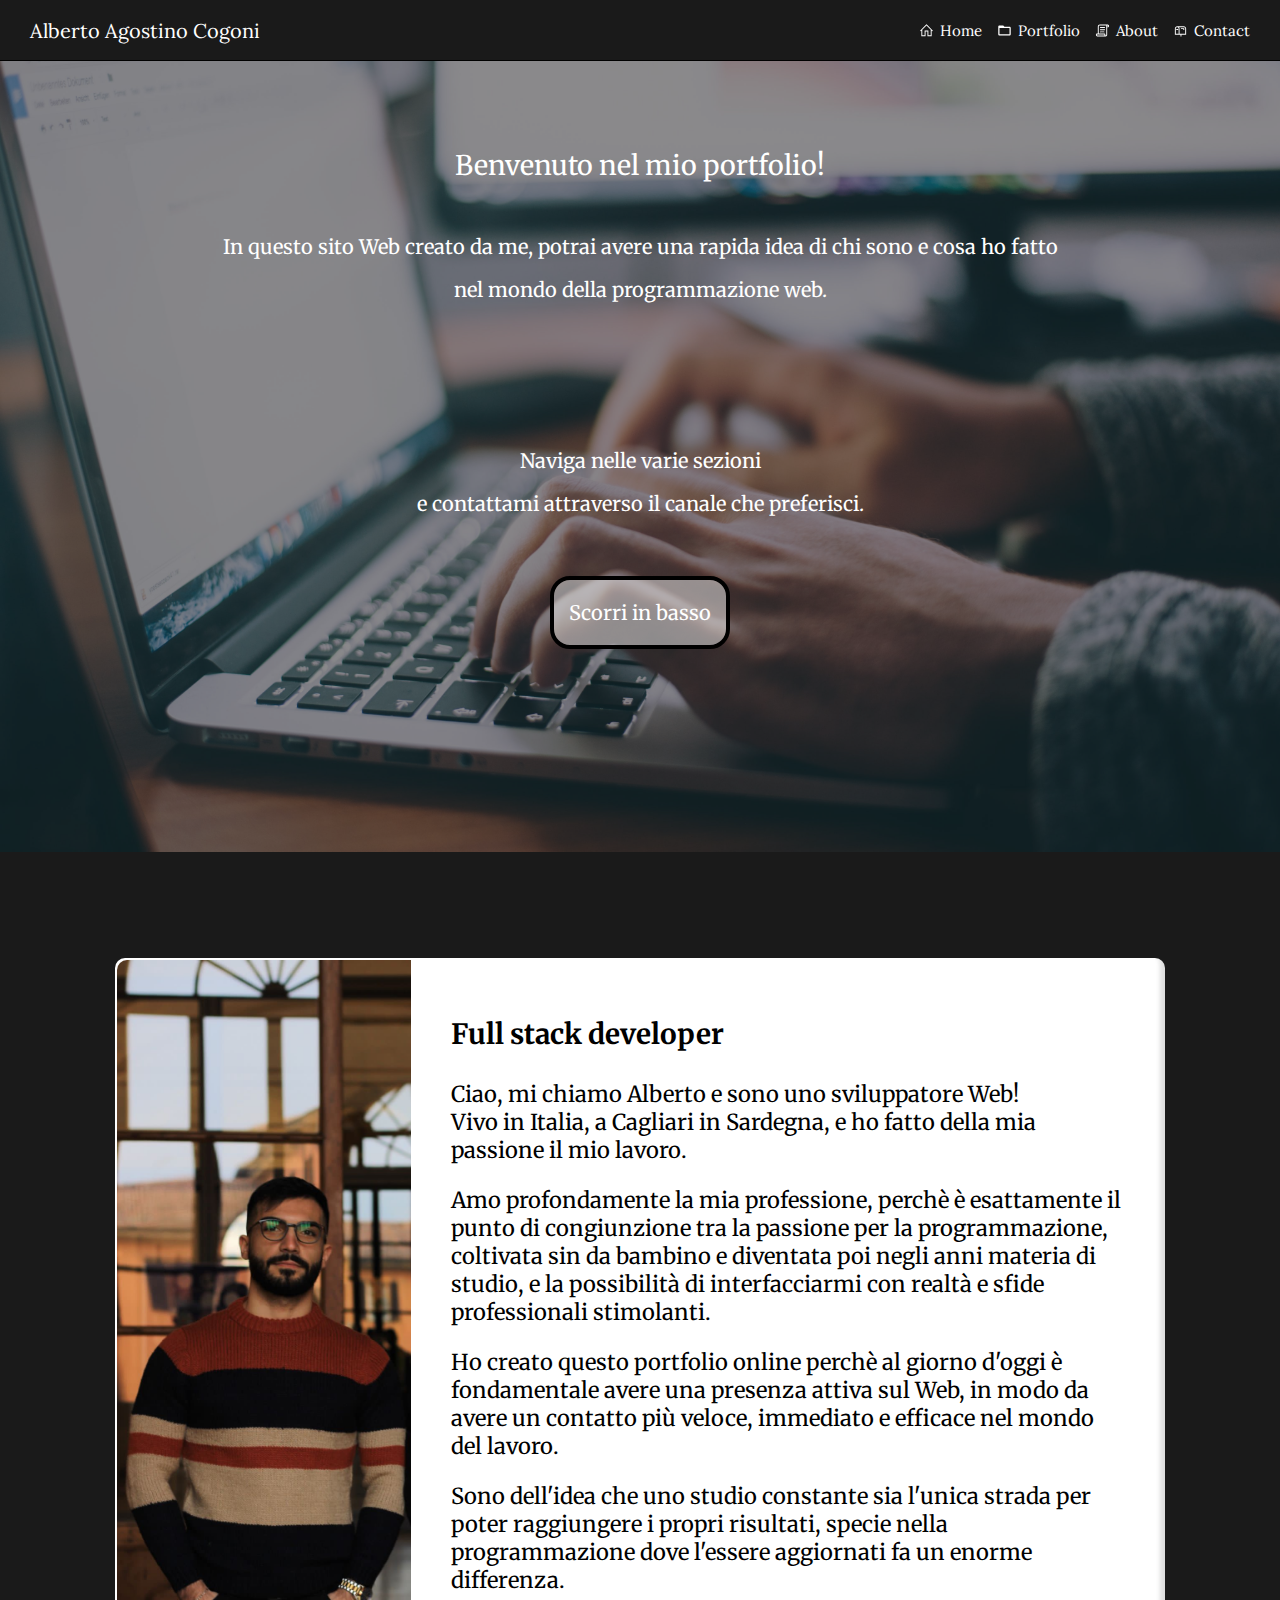
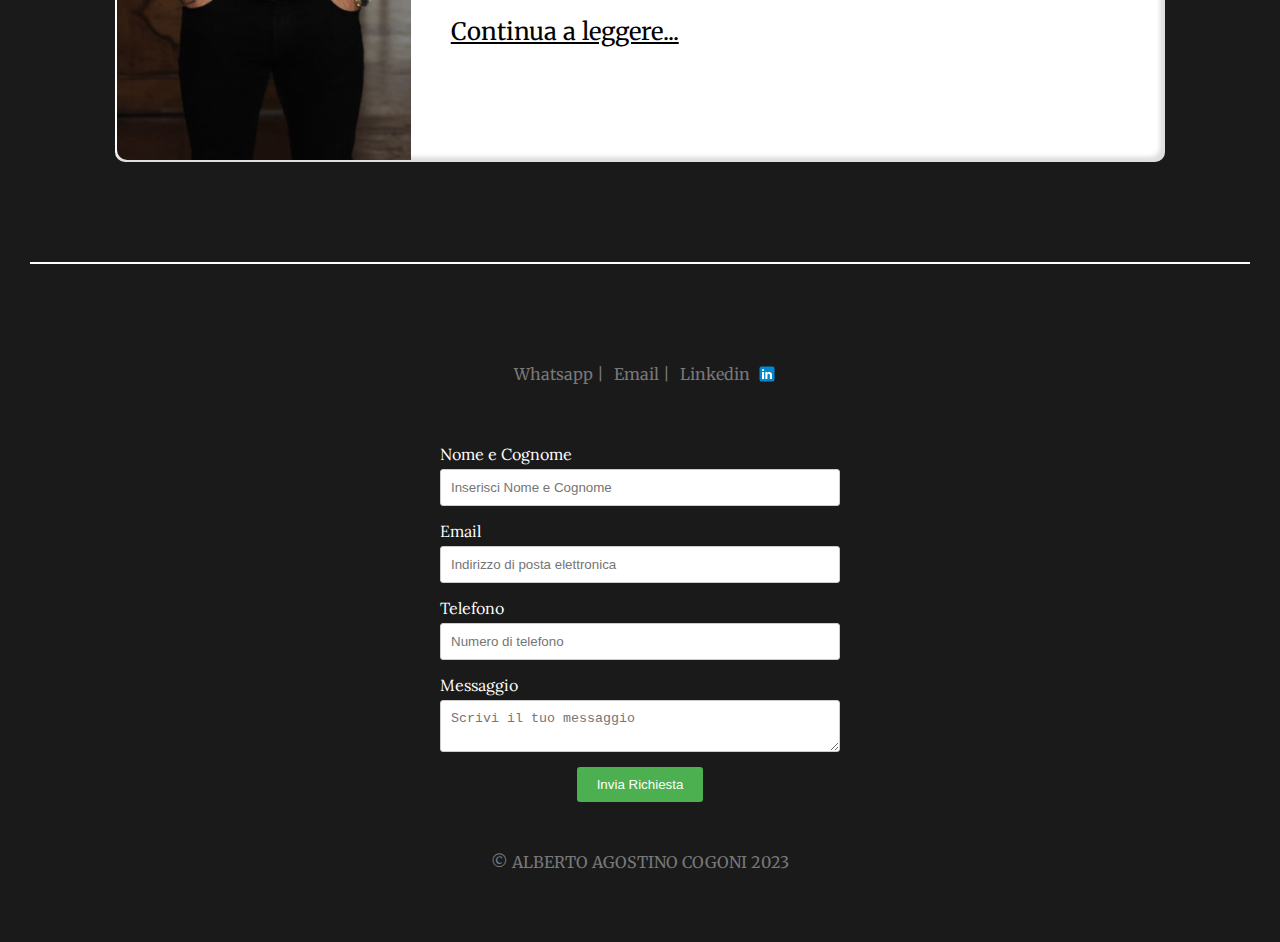
==== commit e88ef752: "Modifice seconda correzione" ====
--- a/index.html
+++ b/index.html
@@ -50,28 +50,28 @@
     <div class="Right-section">
       <div class="Navigator">
         <a class="Collegamento" href="index.html" title="Home page">
-          <img class="Icon" src="Assets/IMG/casa.svg">
+          <img class="Icon" src="Assets/IMG/casa.svg" alt="Home">
           <div>Home</div>
         </a>
       </div>
 
       <div class="Navigator">
         <a class="Collegamento" href="Portfolio.html" title="Progetti a cui ho partecipato">
-          <img class="Icon" src="Assets/IMG/cartella_white.svg">
+          <img class="Icon" src="Assets/IMG/cartella_white.svg" alt="Portfolio">
           <div>Portfolio</div>
         </a>
       </div>
 
       <div class="Navigator">
         <a class="Collegamento" href="About.html" title="Su di me">
-          <img class="Icon" src="Assets/IMG/About_me_white.svg">
+          <img class="Icon" src="Assets/IMG/About_me_white.svg" alt="About">
           <div>About</div>
         </a>
       </div>
 
       <div class="Navigator">
         <a class="Collegamento" href="#Contatti" title="Contatti">
-          <img class="Icon" src="Assets/IMG/Posta_white.svg">
+          <img class="Icon" src="Assets/IMG/Posta_white.svg" alt="Contact">
           <div>Contact</div>
         </a>
         
@@ -80,34 +80,34 @@
       <li class="Navigator2">
         <div class="Navigator2">
           <a class="Collegamento" title="MENU">
-           <img class="Icon2" src="Assets/IMG/MENU-MOBILE.svg">
+           <img class="Icon2" src="Assets/IMG/MENU-MOBILE.svg" alt="Menu">
           </a>
         </div>
         <ul class='features-menu'>           <!-- Start of submenu -->
           <li>
             <a class="Collegamento" href="index.html" title="Home page">
-              <img class="Icon" src="Assets/IMG/casa.svg">
+              <img class="Icon" src="Assets/IMG/casa.svg" alt="Home">
               <div>Home</div>
             </a>
           </li>
 
           <li>
             <a class="Collegamento" href="Portfolio.html" title="Progetti a cui ho partecipato">
-              <img class="Icon" src="Assets/IMG/cartella_white.svg">
+              <img class="Icon" src="Assets/IMG/cartella_white.svg" alt="Portfolio">
               <div>Portfolio</div>
             </a>
           </li>
 
           <li>
             <a class="Collegamento" href="About.html" title="Su di me">
-              <img class="Icon" src="Assets/IMG/About_me_white.svg">
+              <img class="Icon" src="Assets/IMG/About_me_white.svg" alt="About">
               <div>About</div>
             </a>
           </li>
 
           <li>
             <a class="Collegamento" href="#Contatti" title="Contatti">
-             <img class="Icon" src="Assets/IMG/Posta_white.svg">
+             <img class="Icon" src="Assets/IMG/Posta_white.svg" alt="Contact">
              <div>Contact</div>
             </a>
           </li>
@@ -139,7 +139,7 @@
     <img class="Foto-profilo_Home_Mobile" src="Assets/IMG/Me a Bologna_faccia.jpg" title="Alberto Agostino Cogoni" alt="Foto di Alberto Agostino Cogoni">
     <img class="Foto-profilo_Home" src="Assets/IMG/Me a Bologna.jpg" title="Alberto Agostino Cogoni" alt="Foto di Alberto Agostino Cogoni">
     <div class="Presentazione">
-      <h1 class="Lavoro">Full stack developer</h1>
+      <p class="Lavoro">Full stack developer</p>
       <p>Ciao, mi chiamo Alberto e sono uno sviluppatore Web! </br>Vivo in Italia, a Cagliari in Sardegna, e ho fatto della mia passione il mio lavoro.</p>
       <p>Amo profondamente la mia professione, perchè è esattamente il punto di congiunzione 
         tra la passione per la programmazione, coltivata sin da bambino e diventata poi negli anni materia di studio, 
@@ -173,26 +173,29 @@
     </div>
   </div>
 
-  <form name="Form_Portfolio" method="post" action="https://formspree.io/f/mbjvgpel">
+  <form name="Form_Portfolio" method="post" action="https://formspree.io/f/mbjvgpel" target="_blank">
 
     <input type="hidden" name="_subject" value="Messaggio dal Portfolio"/>
     <input type="hidden" name="successo" value="albertocogoni.com">
   
     <label for="nome">Nome e Cognome</label>
-    <input type="text" id="nome" name="nome" placeholder="Inserisci Nome e Cognome">
+    <input type="text" id="nome" name="nome" placeholder="Inserisci Nome e Cognome" required>
   
     <label for="email">Email</label>
-    <input type="text" id="email" name="email" placeholder="Indirizzo di posta elettronica">
+    <input type="text" id="email" name="email" placeholder="Indirizzo di posta elettronica" required>
   
     <label for="tel">Telefono</label>
-    <input type="text" id="tel" name="tel" placeholder="Numero di telefono">
+    <input type="text" id="tel" name="tel" placeholder="Numero di telefono" required>
   
     <label for="msg">Messaggio</label>
-    <textarea id="msg" name="msg" placeholder="Scrivi il tuo messaggio"></textarea>
-  
+    <textarea id="msg" name="msg" placeholder="Scrivi il tuo messaggio" required></textarea>
+
     <button type="submit">Invia Richiesta</button>
-  
+
   </form>
+  
+  
+  
 
   <div class="Autore">© ALBERTO AGOSTINO COGONI 2023</div>
   </footer>
--- a/Assets/CSS/Contact.css
+++ b/Assets/CSS/Contact.css
@@ -59,6 +59,7 @@
   flex-direction: column;
   justify-content: center;
   align-items: center;
+
   margin-bottom: 50px;
 }
 label, input[type=text], textarea {
--- a/Assets/CSS/Responsive.css
+++ b/Assets/CSS/Responsive.css
@@ -130,6 +130,13 @@
   .Navigator2{
     font-size: 12px;
   }
+
+
+  label, input[type=text], textarea {
+    display: block;
+    box-sizing: border-box;
+    width: 300px;
+  }
  }
 
  @media screen and (min-width: 440px) and (max-width: 670px){
@@ -188,6 +195,12 @@
    .Navigator2{
     font-size: 13px;
    }
+
+   label, input[type=text], textarea {
+    display: block;
+    box-sizing: border-box;
+    width: 350px;
+  }
  }
  
  @media screen and (min-width: 671px) and (max-width: 870px) { 
